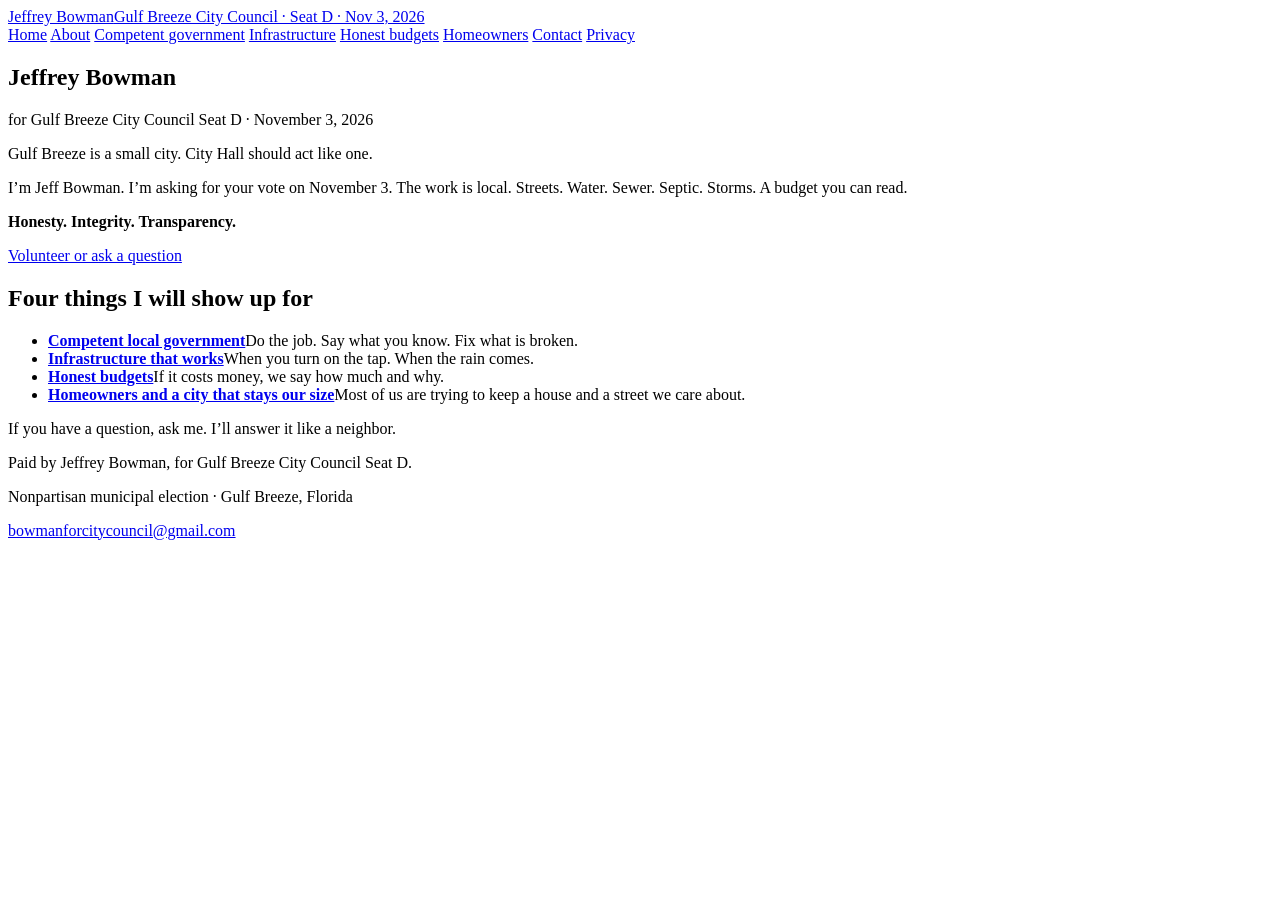
==== index.html @ 8213b070 "Upload campaign static site" ====
<!DOCTYPE html>
<html lang="en">
<head>
  <meta charset="utf-8" />
  <meta name="viewport" content="width=device-width, initial-scale=1" />
  <title>Home · Jeffrey Bowman for Gulf Breeze Seat D</title>
  <meta name="description" content="Jeffrey Bowman for Gulf Breeze City Council Seat D — November 3, 2026. Honesty. Integrity. Transparency." />
  <meta name="theme-color" content="#1e4d6b" />
  <link rel="stylesheet" href="css/styles.css" />
</head>
<body>
  <header>
    <div class="wrap bar">
      <a class="brand" href="index.html">Jeffrey Bowman<span>Gulf Breeze City Council · Seat D · Nov 3, 2026</span></a>
      <nav aria-label="Primary"><a href="index.html" aria-current="page">Home</a>
<a href="about.html">About</a>
<a href="competent.html">Competent government</a>
<a href="infrastructure.html">Infrastructure</a>
<a href="budgets.html">Honest budgets</a>
<a href="homeowners.html">Homeowners</a>
<a href="contact.html">Contact</a>
<a href="privacy.html">Privacy</a></nav>
    </div>
  </header>
  <main class="wrap">

    <section class="hero">
      <h1>Jeffrey Bowman</h1>
      <p class="lede">for Gulf Breeze City Council Seat D · November 3, 2026</p>
      <p>Gulf Breeze is a small city. City Hall should act like one.</p>
      <p>I’m Jeff Bowman. I’m asking for your vote on November 3. The work is local. Streets. Water. Sewer. Septic. Storms. A budget you can read.</p>
      <p><strong>Honesty. Integrity. Transparency.</strong></p>
      <a class="cta" href="contact.html">Volunteer or ask a question</a>
    </section>
    <h2>Four things I will show up for</h2>
    <ul class="pillars">
      <li><strong><a href="competent.html">Competent local government</a></strong>Do the job. Say what you know. Fix what is broken.</li>
      <li><strong><a href="infrastructure.html">Infrastructure that works</a></strong>When you turn on the tap. When the rain comes.</li>
      <li><strong><a href="budgets.html">Honest budgets</a></strong>If it costs money, we say how much and why.</li>
      <li><strong><a href="homeowners.html">Homeowners and a city that stays our size</a></strong>Most of us are trying to keep a house and a street we care about.</li>
    </ul>
    <p class="note">If you have a question, ask me. I’ll answer it like a neighbor.</p>

  </main>
  <footer>
    <div class="wrap">
      <p class="disclaimer">Paid by Jeffrey Bowman, for Gulf Breeze City Council Seat D.</p>
      <p>Nonpartisan municipal election · Gulf Breeze, Florida</p>
      <p><a href="mailto:bowmanforcitycouncil@gmail.com">bowmanforcitycouncil@gmail.com</a></p>
    </div>
  </footer>
</body>
</html>
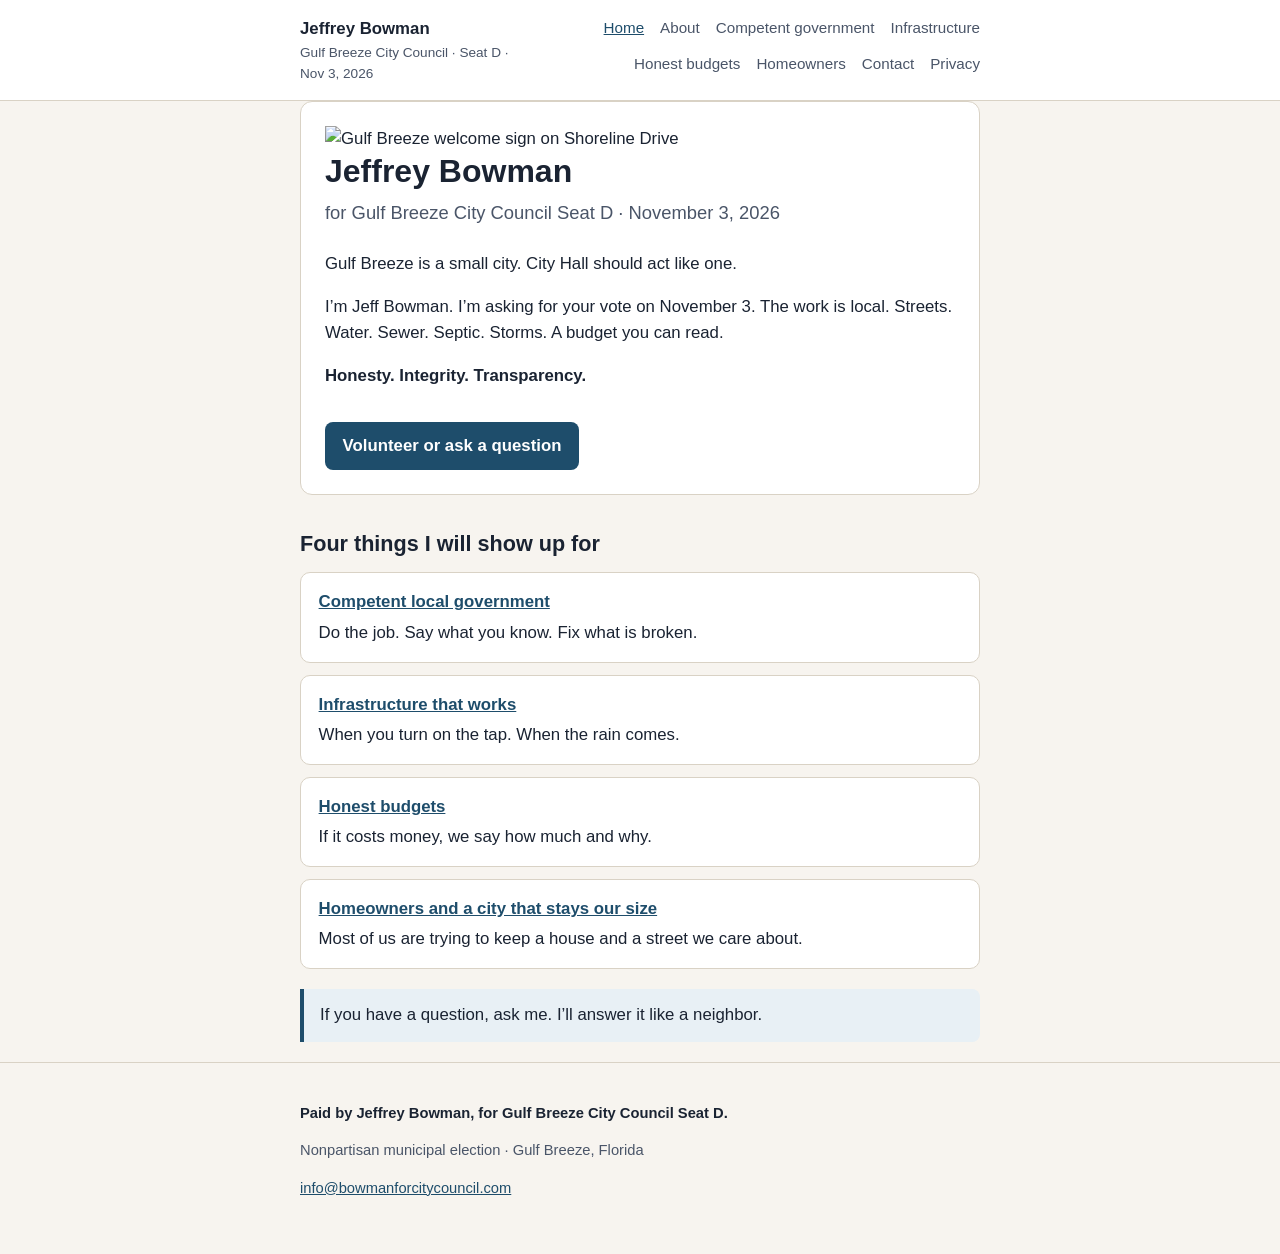
==== commit dead9481: "Publish dressed-up campaign site Update campaign pages, FY 2027 Budget in Brief link, footer email, " ====
--- a/index.html
+++ b/index.html
@@ -25,12 +25,15 @@
   <main class="wrap">
 
     <section class="hero">
-      <h1>Jeffrey Bowman</h1>
-      <p class="lede">for Gulf Breeze City Council Seat D · November 3, 2026</p>
-      <p>Gulf Breeze is a small city. City Hall should act like one.</p>
-      <p>I’m Jeff Bowman. I’m asking for your vote on November 3. The work is local. Streets. Water. Sewer. Septic. Storms. A budget you can read.</p>
-      <p><strong>Honesty. Integrity. Transparency.</strong></p>
-      <a class="cta" href="contact.html">Volunteer or ask a question</a>
+      <img class="hero-photo" src="images/gulf-breeze-welcome-sign.jpg" width="896" height="601" alt="Gulf Breeze welcome sign on Shoreline Drive" />
+      <div class="hero-body">
+        <h1>Jeffrey Bowman</h1>
+        <p class="lede">for Gulf Breeze City Council Seat D · November 3, 2026</p>
+        <p>Gulf Breeze is a small city. City Hall should act like one.</p>
+        <p>I’m Jeff Bowman. I’m asking for your vote on November 3. The work is local. Streets. Water. Sewer. Septic. Storms. A budget you can read.</p>
+        <p><strong>Honesty. Integrity. Transparency.</strong></p>
+        <a class="cta" href="contact.html">Volunteer or ask a question</a>
+      </div>
     </section>
     <h2>Four things I will show up for</h2>
     <ul class="pillars">
@@ -46,7 +49,7 @@
     <div class="wrap">
       <p class="disclaimer">Paid by Jeffrey Bowman, for Gulf Breeze City Council Seat D.</p>
       <p>Nonpartisan municipal election · Gulf Breeze, Florida</p>
-      <p><a href="mailto:bowmanforcitycouncil@gmail.com">bowmanforcitycouncil@gmail.com</a></p>
+      <p><a href="mailto:info@bowmanforcitycouncil.com">info@bowmanforcitycouncil.com</a></p>
     </div>
   </footer>
 </body>
--- a/css/styles.css
+++ b/css/styles.css
@@ -0,0 +1,83 @@
+:root {
+  --ink: #1a2332;
+  --muted: #4a5568;
+  --paper: #f7f4ef;
+  --card: #ffffff;
+  --line: #d9d2c5;
+  --accent: #1e4d6b;
+  --accent-soft: #e8f0f5;
+}
+* { box-sizing: border-box; }
+html { scroll-behavior: smooth; }
+body {
+  margin: 0;
+  font-family: "Source Sans 3", "Segoe UI", Helvetica, Arial, sans-serif;
+  color: var(--ink);
+  background: var(--paper);
+  line-height: 1.55;
+  font-size: 1.05rem;
+}
+a { color: var(--accent); }
+a:hover { text-decoration: underline; }
+.wrap { max-width: 720px; margin: 0 auto; padding: 0 1.25rem; }
+header {
+  background: var(--card);
+  border-bottom: 1px solid var(--line);
+  padding: 1rem 0;
+  position: sticky;
+  top: 0;
+  z-index: 10;
+}
+.brand { font-weight: 700; color: var(--ink); text-decoration: none; font-size: 1.05rem; }
+.brand span { display: block; font-weight: 500; font-size: 0.85rem; color: var(--muted); }
+nav { display: flex; flex-wrap: wrap; gap: 0.75rem 1rem; margin-top: 0.75rem; }
+nav a { text-decoration: none; color: var(--muted); font-size: 0.95rem; }
+nav a:hover, nav a[aria-current="page"] { color: var(--accent); text-decoration: underline; }
+main { padding: 2rem 0 3rem; }
+h1 { font-size: 2rem; line-height: 1.2; margin: 0 0 0.5rem; }
+h2 { font-size: 1.35rem; margin: 2rem 0 0.75rem; }
+.lede { font-size: 1.15rem; color: var(--muted); margin: 0 0 1.5rem; }
+.hero {
+  background: var(--card);
+  border: 1px solid var(--line);
+  border-radius: 12px;
+  padding: 1.5rem;
+  margin-bottom: 1.5rem;
+}
+.pillars { list-style: none; padding: 0; margin: 0; display: grid; gap: 0.75rem; }
+.pillars li {
+  background: var(--card);
+  border: 1px solid var(--line);
+  border-radius: 10px;
+  padding: 1rem 1.1rem;
+}
+.pillars strong { display: block; color: var(--accent); margin-bottom: 0.25rem; }
+.cta {
+  display: inline-block;
+  margin-top: 1rem;
+  background: var(--accent);
+  color: #fff !important;
+  text-decoration: none !important;
+  padding: 0.7rem 1.1rem;
+  border-radius: 8px;
+  font-weight: 600;
+}
+.cta:hover { filter: brightness(1.05); }
+.note {
+  background: var(--accent-soft);
+  border-left: 4px solid var(--accent);
+  padding: 0.85rem 1rem;
+  margin: 1.25rem 0;
+  border-radius: 0 8px 8px 0;
+}
+footer {
+  border-top: 1px solid var(--line);
+  padding: 1.5rem 0 2.5rem;
+  color: var(--muted);
+  font-size: 0.92rem;
+}
+.disclaimer { font-weight: 600; color: var(--ink); }
+@media (min-width: 700px) {
+  header .bar { display: flex; align-items: flex-start; justify-content: space-between; gap: 1rem; }
+  nav { margin-top: 0; justify-content: flex-end; max-width: 28rem; }
+}
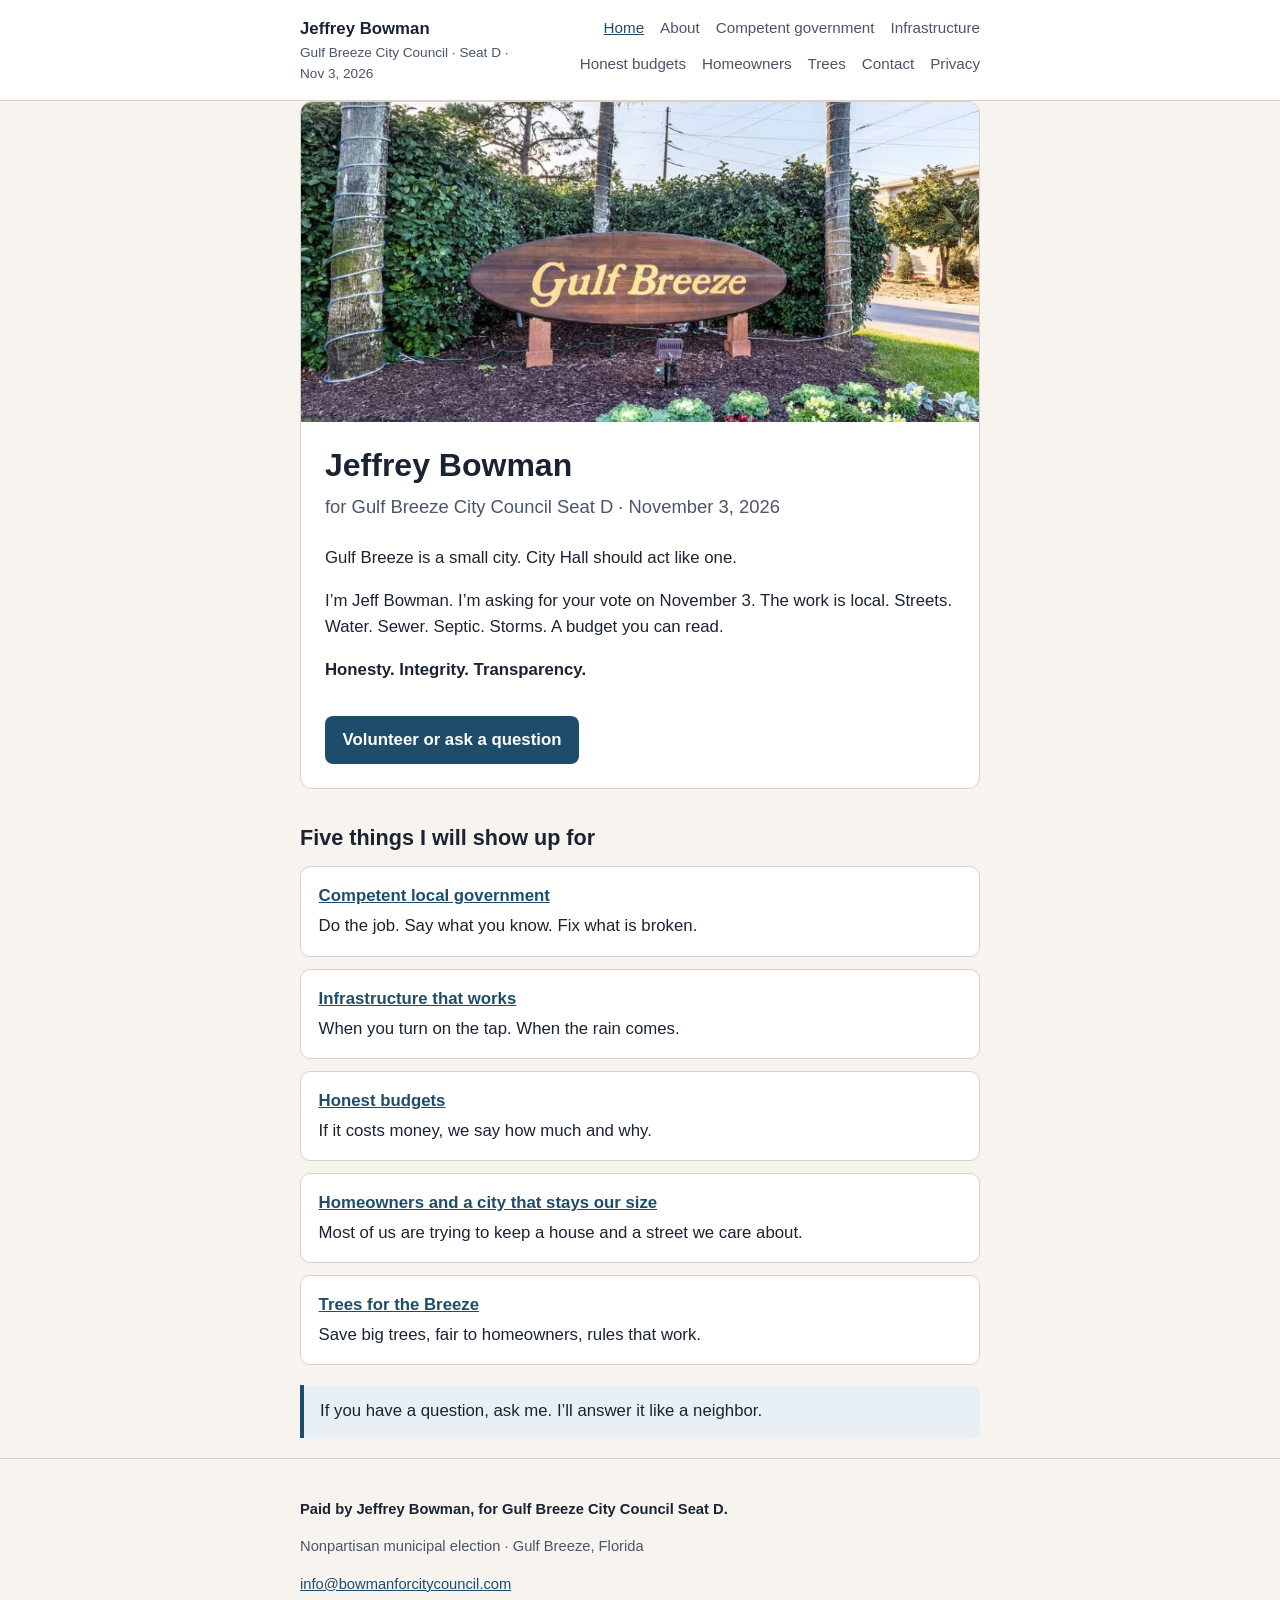
==== commit 41964143: "Publish Trees for the Breeze page (Treasurer PASS 65a5250)" ====
--- a/index.html
+++ b/index.html
@@ -18,6 +18,7 @@
 <a href="infrastructure.html">Infrastructure</a>
 <a href="budgets.html">Honest budgets</a>
 <a href="homeowners.html">Homeowners</a>
+<a href="trees.html">Trees</a>
 <a href="contact.html">Contact</a>
 <a href="privacy.html">Privacy</a></nav>
     </div>
@@ -35,12 +36,13 @@
         <a class="cta" href="contact.html">Volunteer or ask a question</a>
       </div>
     </section>
-    <h2>Four things I will show up for</h2>
+    <h2>Five things I will show up for</h2>
     <ul class="pillars">
       <li><strong><a href="competent.html">Competent local government</a></strong>Do the job. Say what you know. Fix what is broken.</li>
       <li><strong><a href="infrastructure.html">Infrastructure that works</a></strong>When you turn on the tap. When the rain comes.</li>
       <li><strong><a href="budgets.html">Honest budgets</a></strong>If it costs money, we say how much and why.</li>
       <li><strong><a href="homeowners.html">Homeowners and a city that stays our size</a></strong>Most of us are trying to keep a house and a street we care about.</li>
+      <li><strong><a href="trees.html">Trees for the Breeze</a></strong>Save big trees, fair to homeowners, rules that work.</li>
     </ul>
     <p class="note">If you have a question, ask me. I’ll answer it like a neighbor.</p>
 
--- a/css/styles.css
+++ b/css/styles.css
@@ -41,9 +41,19 @@
   background: var(--card);
   border: 1px solid var(--line);
   border-radius: 12px;
-  padding: 1.5rem;
+  padding: 0;
   margin-bottom: 1.5rem;
-}
+  overflow: hidden;
+}
+.hero-photo {
+  display: block;
+  width: 100%;
+  height: auto;
+  max-height: 280px;
+  object-fit: cover;
+  object-position: center 40%;
+}
+.hero-body { padding: 1.5rem; }
 .pillars { list-style: none; padding: 0; margin: 0; display: grid; gap: 0.75rem; }
 .pillars li {
   background: var(--card);
@@ -70,6 +80,63 @@
   margin: 1.25rem 0;
   border-radius: 0 8px 8px 0;
 }
+.about-grid {
+  display: grid;
+  gap: 1.25rem;
+  align-items: start;
+}
+.about-photo {
+  width: 100%;
+  max-width: 280px;
+  height: auto;
+  aspect-ratio: 900 / 1006;
+  object-fit: contain;
+  object-position: center top;
+  border-radius: 12px;
+  border: 1px solid var(--line);
+  display: block;
+}
+.page-photo {
+  display: block;
+  width: 100%;
+  height: auto;
+  max-height: 340px;
+  object-fit: cover;
+  object-position: center 70%;
+  border-radius: 12px;
+  border: 1px solid var(--line);
+  margin: 0 0 1.25rem;
+}
+
+.portrait-photo {
+  display: block;
+  width: 100%;
+  max-width: 320px;
+  height: auto;
+  aspect-ratio: 900 / 1109;
+  object-fit: contain;
+  object-position: center top;
+  border-radius: 12px;
+  border: 1px solid var(--line);
+  margin: 0 0 1.25rem;
+}
+.doc-card {
+  background: var(--card);
+  border: 1px solid var(--line);
+  border-radius: 10px;
+  padding: 1rem 1.15rem;
+  margin: 1.5rem 0;
+}
+.doc-card a {
+  font-weight: 600;
+  text-decoration: none;
+}
+.doc-card a:hover { text-decoration: underline; }
+.doc-card .source-note {
+  margin: 0.5rem 0 0;
+  font-size: 0.92rem;
+  color: var(--muted);
+}
 footer {
   border-top: 1px solid var(--line);
   padding: 1.5rem 0 2.5rem;
@@ -80,4 +147,63 @@
 @media (min-width: 700px) {
   header .bar { display: flex; align-items: flex-start; justify-content: space-between; gap: 1rem; }
   nav { margin-top: 0; justify-content: flex-end; max-width: 28rem; }
-}
+  .about-grid {
+    grid-template-columns: 220px 1fr;
+  }
+  .hero-photo { max-height: 320px; }
+}
+
+.scorecard {
+  display: grid;
+  gap: 1rem;
+  margin: 1.5rem 0;
+}
+@media (min-width: 700px) {
+  .scorecard { grid-template-columns: 1fr 1fr; }
+}
+.score-col {
+  background: var(--card);
+  border: 1px solid var(--line);
+  border-radius: 12px;
+  padding: 1rem 1.1rem 0.85rem;
+}
+.score-col.ok { border-color: #2f7d4a; background: #f3faf6; }
+.score-col.q { border-color: #c47b1a; background: #fff8ef; }
+.score-col h2 {
+  margin: 0 0 0.75rem;
+  font-size: 1.1rem;
+  display: flex;
+  align-items: center;
+  gap: 0.5rem;
+}
+.badge {
+  display: inline-block;
+  font-size: 0.85rem;
+  font-weight: 700;
+  color: #fff;
+  padding: 0.15rem 0.55rem;
+  border-radius: 6px;
+}
+.ok .badge { background: #2f7d4a; }
+.q .badge { background: #c47b1a; }
+.score-col ul {
+  margin: 0;
+  padding-left: 1.15rem;
+  font-size: 0.98rem;
+}
+.score-col li { margin-bottom: 0.55rem; }
+.score-note {
+  font-size: 0.9rem;
+  color: var(--muted);
+  margin: 0.75rem 0 0;
+}
+.score-figure {
+  margin: 1.25rem 0 0.5rem;
+}
+.score-figure img {
+  display: block;
+  width: 100%;
+  height: auto;
+  border-radius: 12px;
+  border: 1px solid var(--line);
+}
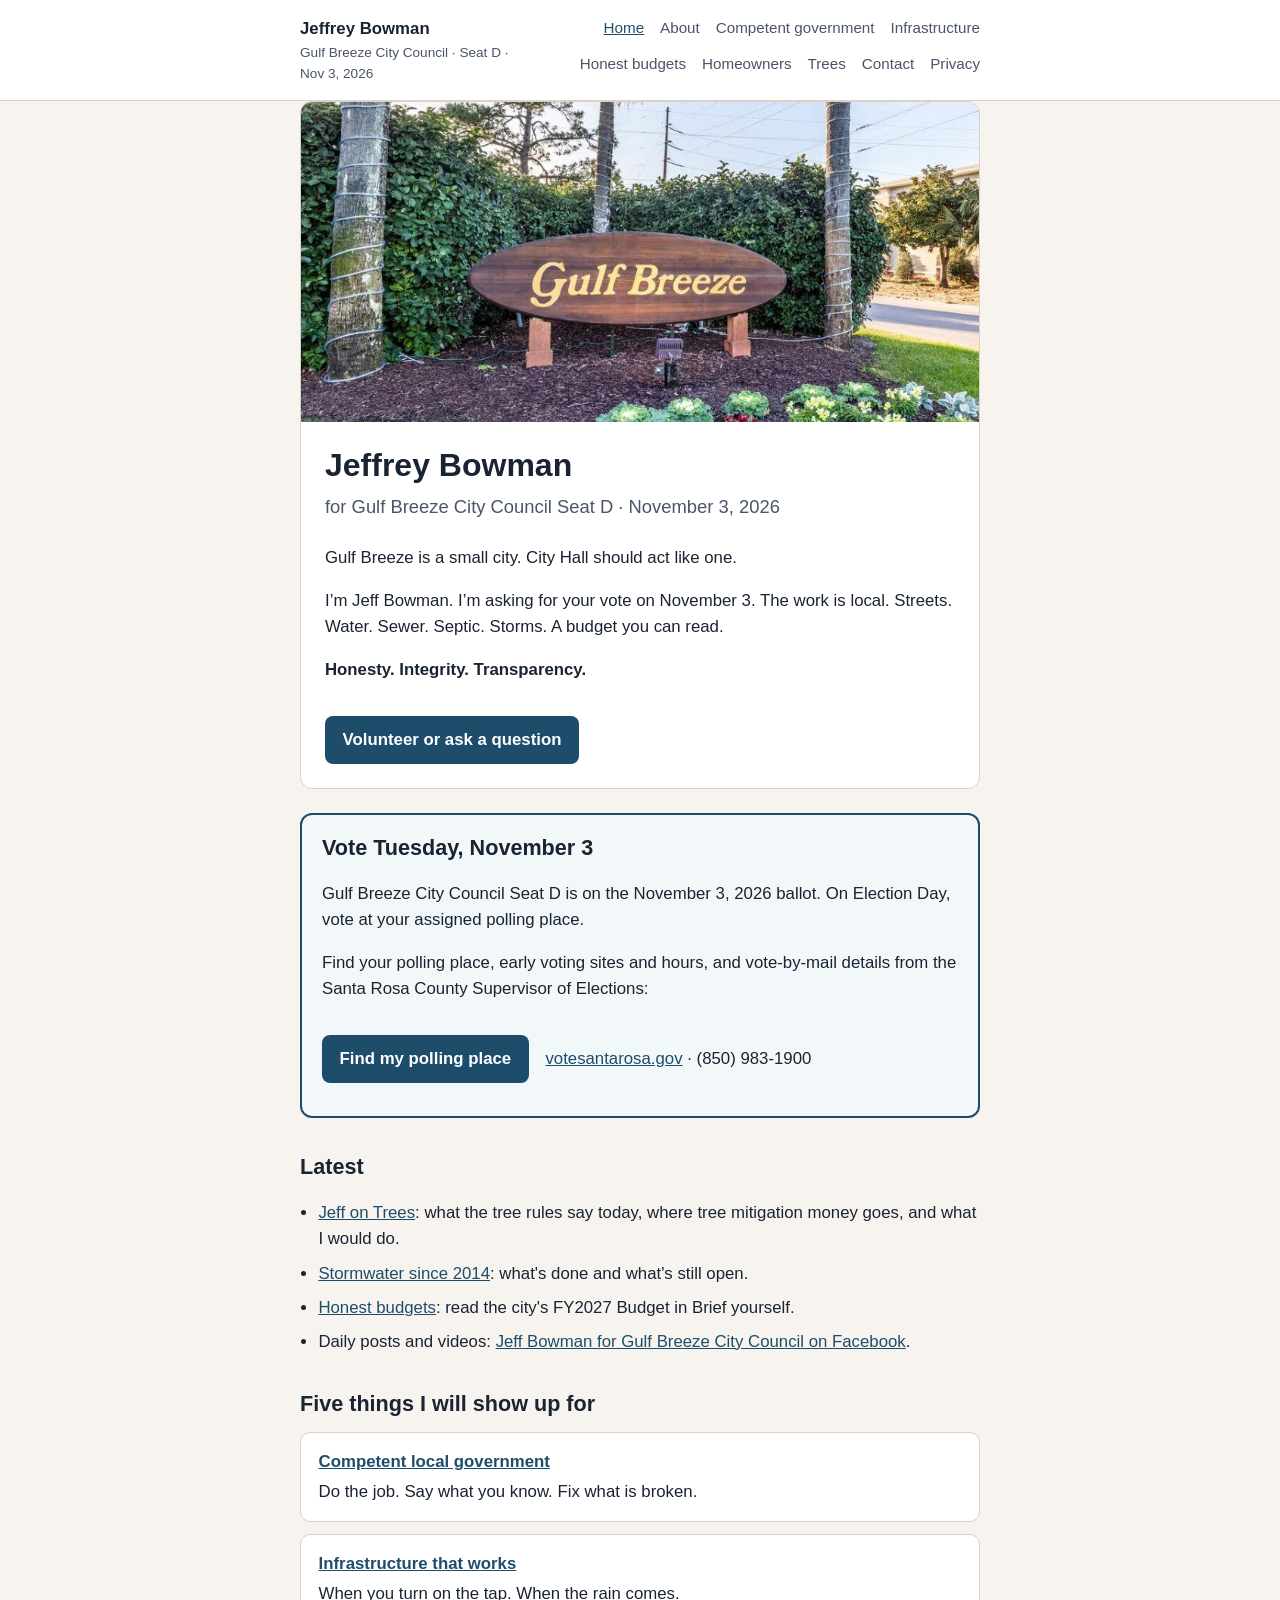
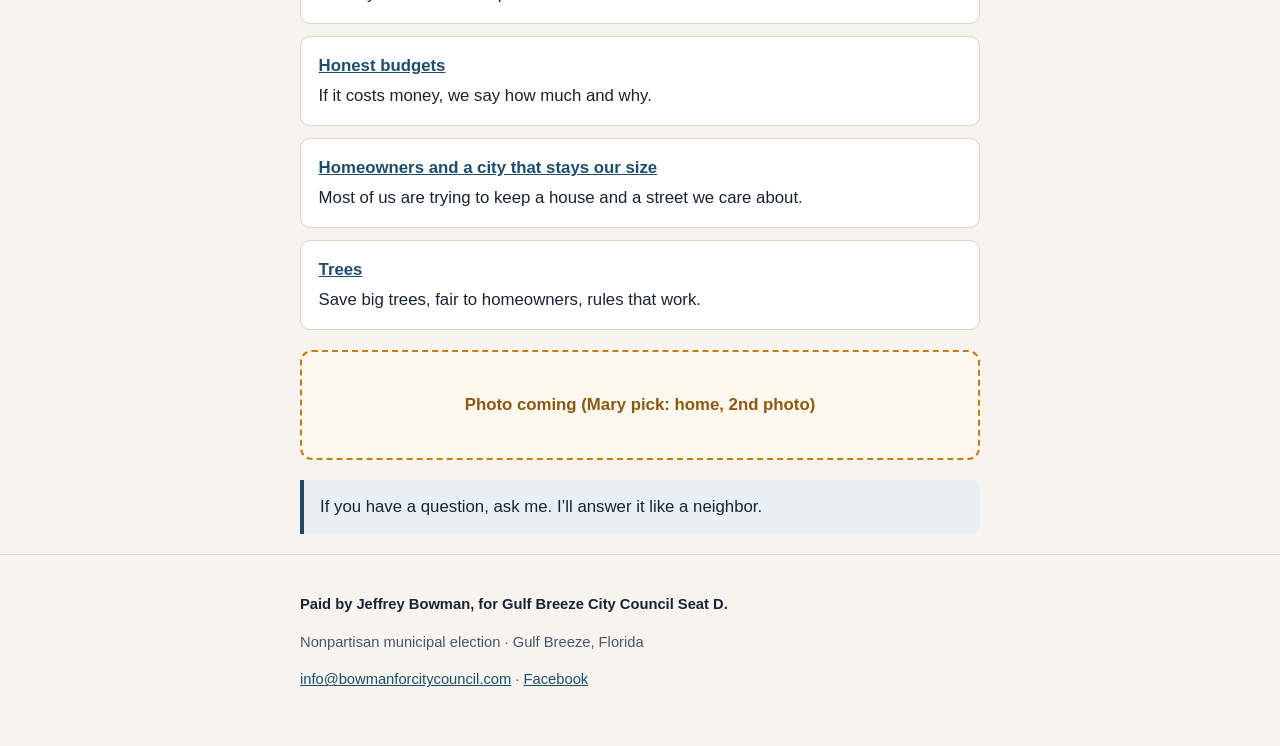
==== commit 201209df: "Preview 2026-10-30: Vote box, Latest, FB link, Jeff on Trees rename, image slots, compressed photos," ====
--- a/index.html
+++ b/index.html
@@ -36,14 +36,36 @@
         <a class="cta" href="contact.html">Volunteer or ask a question</a>
       </div>
     </section>
+
+    <section class="vote-box" aria-labelledby="vote-h">
+      <h2 id="vote-h">Vote Tuesday, November 3</h2>
+      <p>Gulf Breeze City Council Seat D is on the November 3, 2026 ballot. On Election Day, vote at your assigned polling place.</p>
+      <p>Find your polling place, early voting sites and hours, and vote-by-mail details from the Santa Rosa County Supervisor of Elections:</p>
+      <p><a class="cta" href="https://www.votesantarosa.gov/Where-Do-I-Vote" rel="noopener">Find my polling place</a> <a href="https://www.votesantarosa.gov" rel="noopener">votesantarosa.gov</a> · (850) 983-1900</p>
+    </section>
+
+    <section class="latest" aria-labelledby="latest-h">
+      <h2 id="latest-h">Latest</h2>
+      <ul>
+        <li><a href="trees.html">Jeff on Trees</a>: what the tree rules say today, where tree mitigation money goes, and what I would do.</li>
+        <li><a href="infrastructure.html">Stormwater since 2014</a>: what's done and what's still open.</li>
+        <li><a href="budgets.html">Honest budgets</a>: read the city's FY2027 Budget in Brief yourself.</li>
+        <li>Daily posts and videos: <a href="https://www.facebook.com/61593486404689" rel="noopener">Jeff Bowman for Gulf Breeze City Council on Facebook</a>.</li>
+      </ul>
+      <!-- VIDEO SLOT: no campaign videos are public on YouTube as of Oct 29, 2026. When one is public, add:
+      <div class="video"><iframe src="https://www.youtube-nocookie.com/embed/VIDEO_ID" title="TITLE" loading="lazy" width="560" height="315" allow="encrypted-media; picture-in-picture" allowfullscreen></iframe></div> -->
+    </section>
     <h2>Five things I will show up for</h2>
     <ul class="pillars">
       <li><strong><a href="competent.html">Competent local government</a></strong>Do the job. Say what you know. Fix what is broken.</li>
       <li><strong><a href="infrastructure.html">Infrastructure that works</a></strong>When you turn on the tap. When the rain comes.</li>
       <li><strong><a href="budgets.html">Honest budgets</a></strong>If it costs money, we say how much and why.</li>
       <li><strong><a href="homeowners.html">Homeowners and a city that stays our size</a></strong>Most of us are trying to keep a house and a street we care about.</li>
-      <li><strong><a href="trees.html">Trees for the Breeze</a></strong>Save big trees, fair to homeowners, rules that work.</li>
+      <li><strong><a href="trees.html">Trees</a></strong>Save big trees, fair to homeowners, rules that work.</li>
     </ul>
+    
+    <!-- IMAGE SLOT (home, 2nd photo): awaiting Mary photo pick from Jeff's Photos. Replace this block with <figure><img src="images/FILE.jpg" width=".." height=".." loading="lazy" alt=".."><figcaption>..</figcaption></figure> -->
+    <div class="img-slot" aria-hidden="true">Photo coming (Mary pick: home, 2nd photo)</div>
     <p class="note">If you have a question, ask me. I’ll answer it like a neighbor.</p>
 
   </main>
@@ -51,8 +73,9 @@
     <div class="wrap">
       <p class="disclaimer">Paid by Jeffrey Bowman, for Gulf Breeze City Council Seat D.</p>
       <p>Nonpartisan municipal election · Gulf Breeze, Florida</p>
-      <p><a href="mailto:info@bowmanforcitycouncil.com">info@bowmanforcitycouncil.com</a></p>
+      <p><a href="mailto:info@bowmanforcitycouncil.com">info@bowmanforcitycouncil.com</a> · <a href="https://www.facebook.com/61593486404689" rel="noopener">Facebook</a></p>
     </div>
   </footer>
+  <script src="js/analytics.js" defer></script>
 </body>
 </html>
--- a/css/styles.css
+++ b/css/styles.css
@@ -207,3 +207,13 @@
   border-radius: 12px;
   border: 1px solid var(--line);
 }
+
+/* Preview 2026-10-30 */
+img { max-width: 100%; height: auto; }
+.vote-box { border: 2px solid #1e4d6b; border-radius: 12px; padding: 1rem 1.25rem; margin: 1.5rem 0; background: #f2f7fa; }
+.vote-box h2 { margin-top: 0; }
+.vote-box .cta { margin-right: 0.75rem; }
+.latest ul { padding-left: 1.15rem; }
+.latest li { margin-bottom: 0.5rem; }
+.img-slot { border: 2px dashed #c47b1a; border-radius: 12px; padding: 2.5rem 1rem; margin: 1.25rem 0; text-align: center; color: #8a5a12; background: #fff8ee; font-weight: 700; }
+.video { position: relative; aspect-ratio: 16/9; } .video iframe { width: 100%; height: 100%; border: 0; }
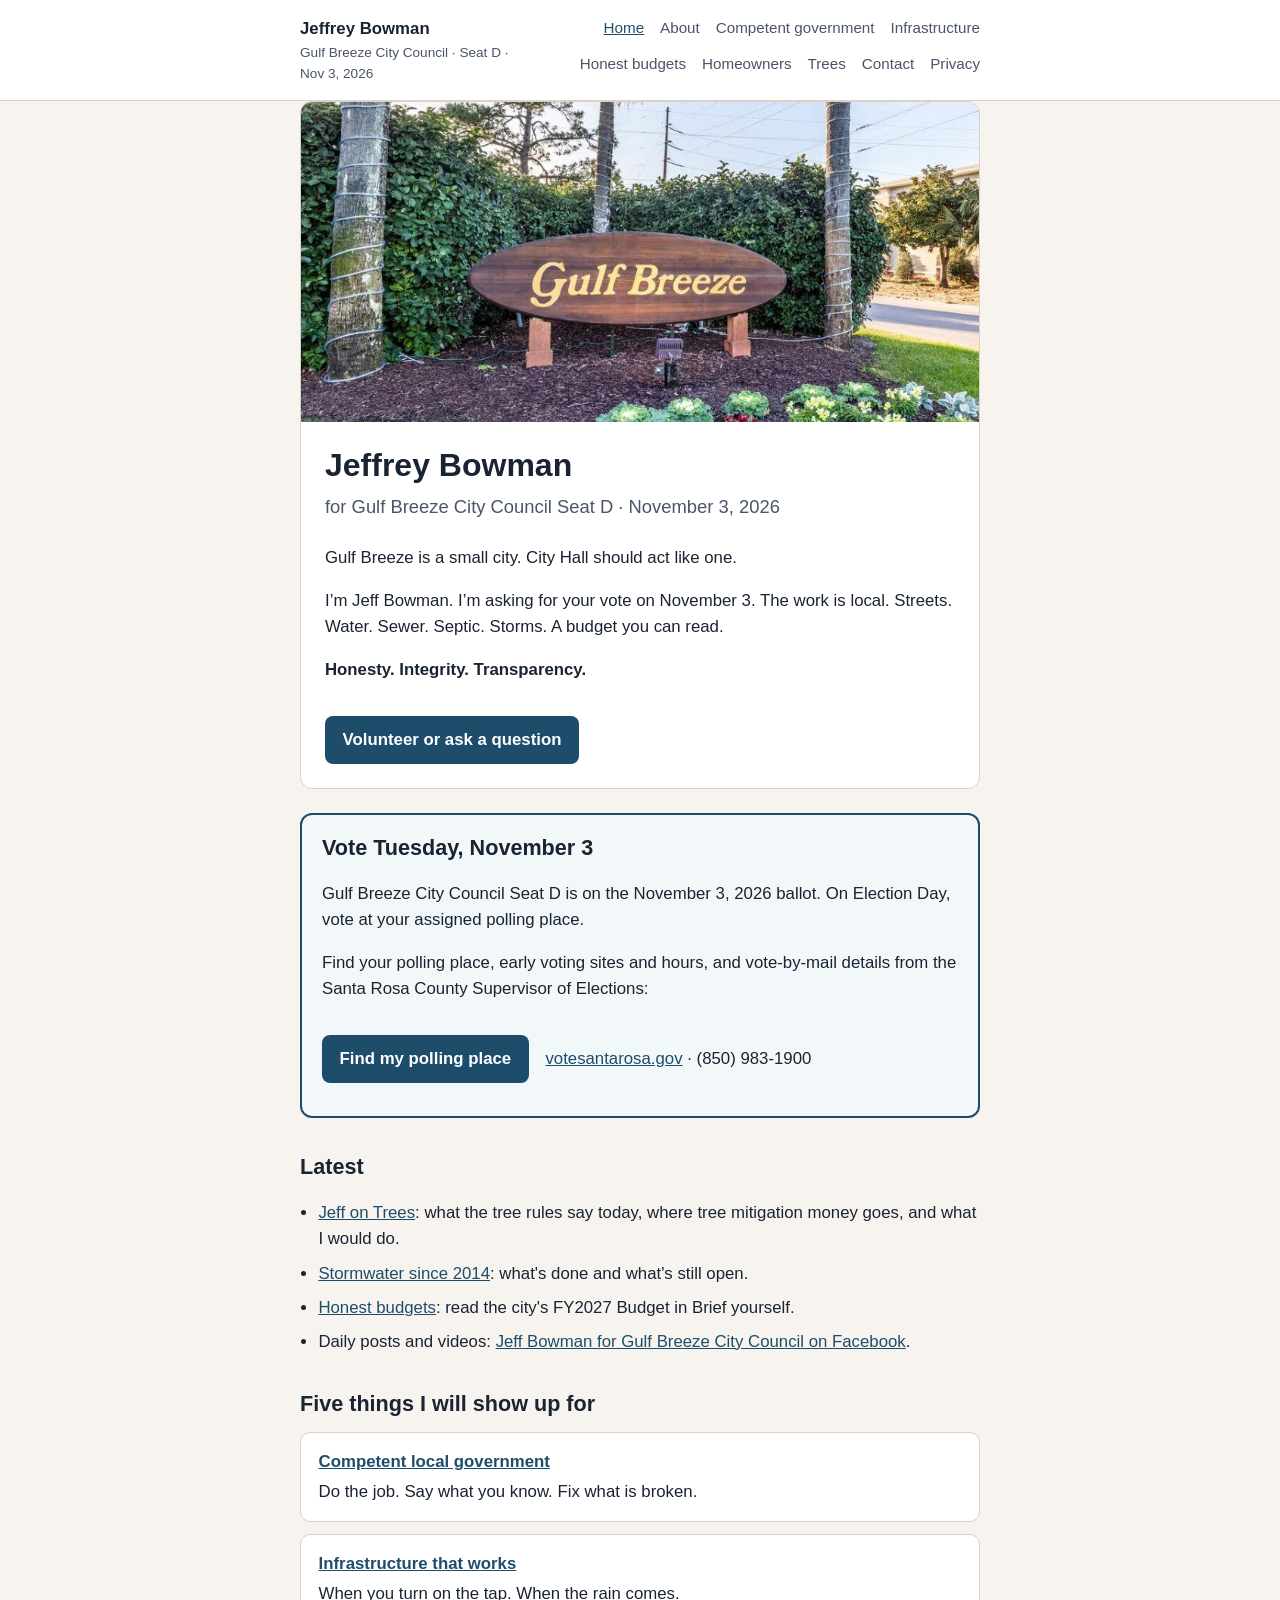
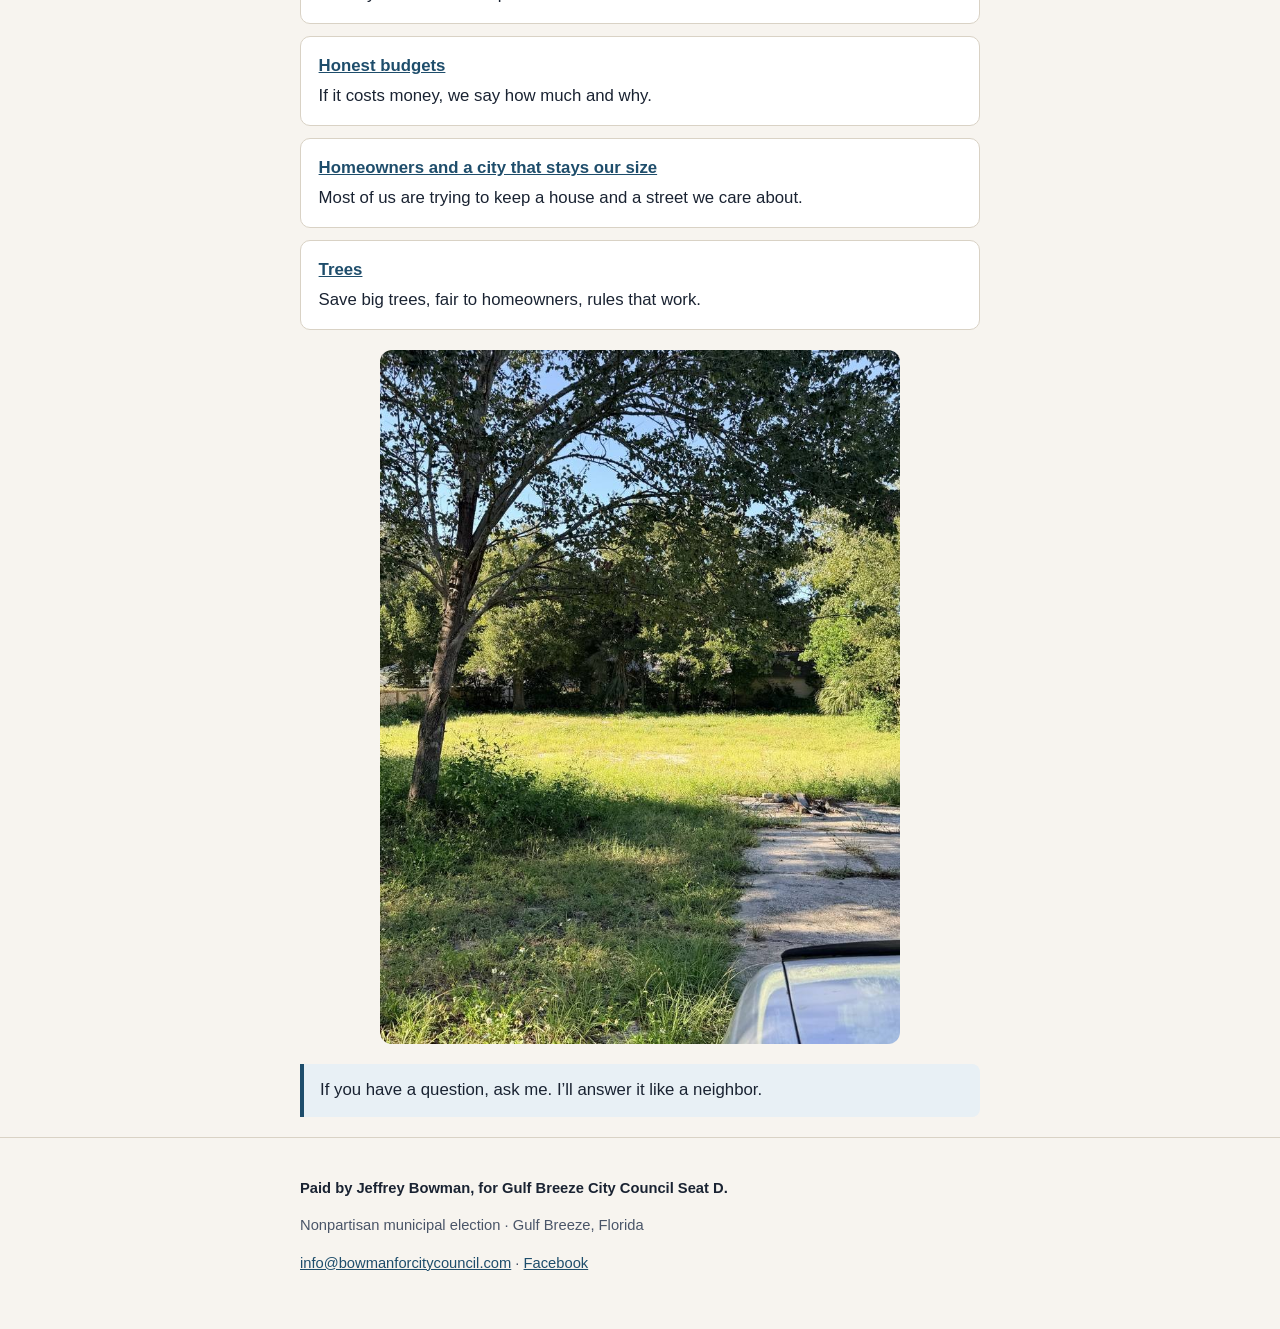
==== commit 021b9141: "Preview: Mary's photo picks placed; slots removed; captioned-frame cropped" ====
--- a/index.html
+++ b/index.html
@@ -64,8 +64,9 @@
       <li><strong><a href="trees.html">Trees</a></strong>Save big trees, fair to homeowners, rules that work.</li>
     </ul>
     
-    <!-- IMAGE SLOT (home, 2nd photo): awaiting Mary photo pick from Jeff's Photos. Replace this block with <figure><img src="images/FILE.jpg" width=".." height=".." loading="lazy" alt=".."><figcaption>..</figcaption></figure> -->
-    <div class="img-slot" aria-hidden="true">Photo coming (Mary pick: home, 2nd photo)</div>
+    <figure class="page-fig">
+      <img loading="lazy" decoding="async" src="images/home-oak-roadside.jpg" width="750" height="1000" alt="A big oak arching over a grassy Gulf Breeze roadside" />
+    </figure>
     <p class="note">If you have a question, ask me. I’ll answer it like a neighbor.</p>
 
   </main>
--- a/css/styles.css
+++ b/css/styles.css
@@ -113,7 +113,7 @@
   width: 100%;
   max-width: 320px;
   height: auto;
-  aspect-ratio: 900 / 1109;
+  aspect-ratio: 3 / 4;
   object-fit: contain;
   object-position: center top;
   border-radius: 12px;
@@ -215,5 +215,9 @@
 .vote-box .cta { margin-right: 0.75rem; }
 .latest ul { padding-left: 1.15rem; }
 .latest li { margin-bottom: 0.5rem; }
-.img-slot { border: 2px dashed #c47b1a; border-radius: 12px; padding: 2.5rem 1rem; margin: 1.25rem 0; text-align: center; color: #8a5a12; background: #fff8ee; font-weight: 700; }
 .video { position: relative; aspect-ratio: 16/9; } .video iframe { width: 100%; height: 100%; border: 0; }
+.page-fig { margin: 1.25rem 0; }
+.page-fig img { display: block; width: 100%; height: auto; border-radius: 12px; }
+.page-fig figcaption { font-size: 0.9rem; color: var(--muted); margin-top: 0.4rem; }
+.page-fig img { max-width: 520px; margin: 0 auto; }
+.page-fig img[src*="budgets-"], .page-fig img[src*="competent-"] { max-width: 100%; }
